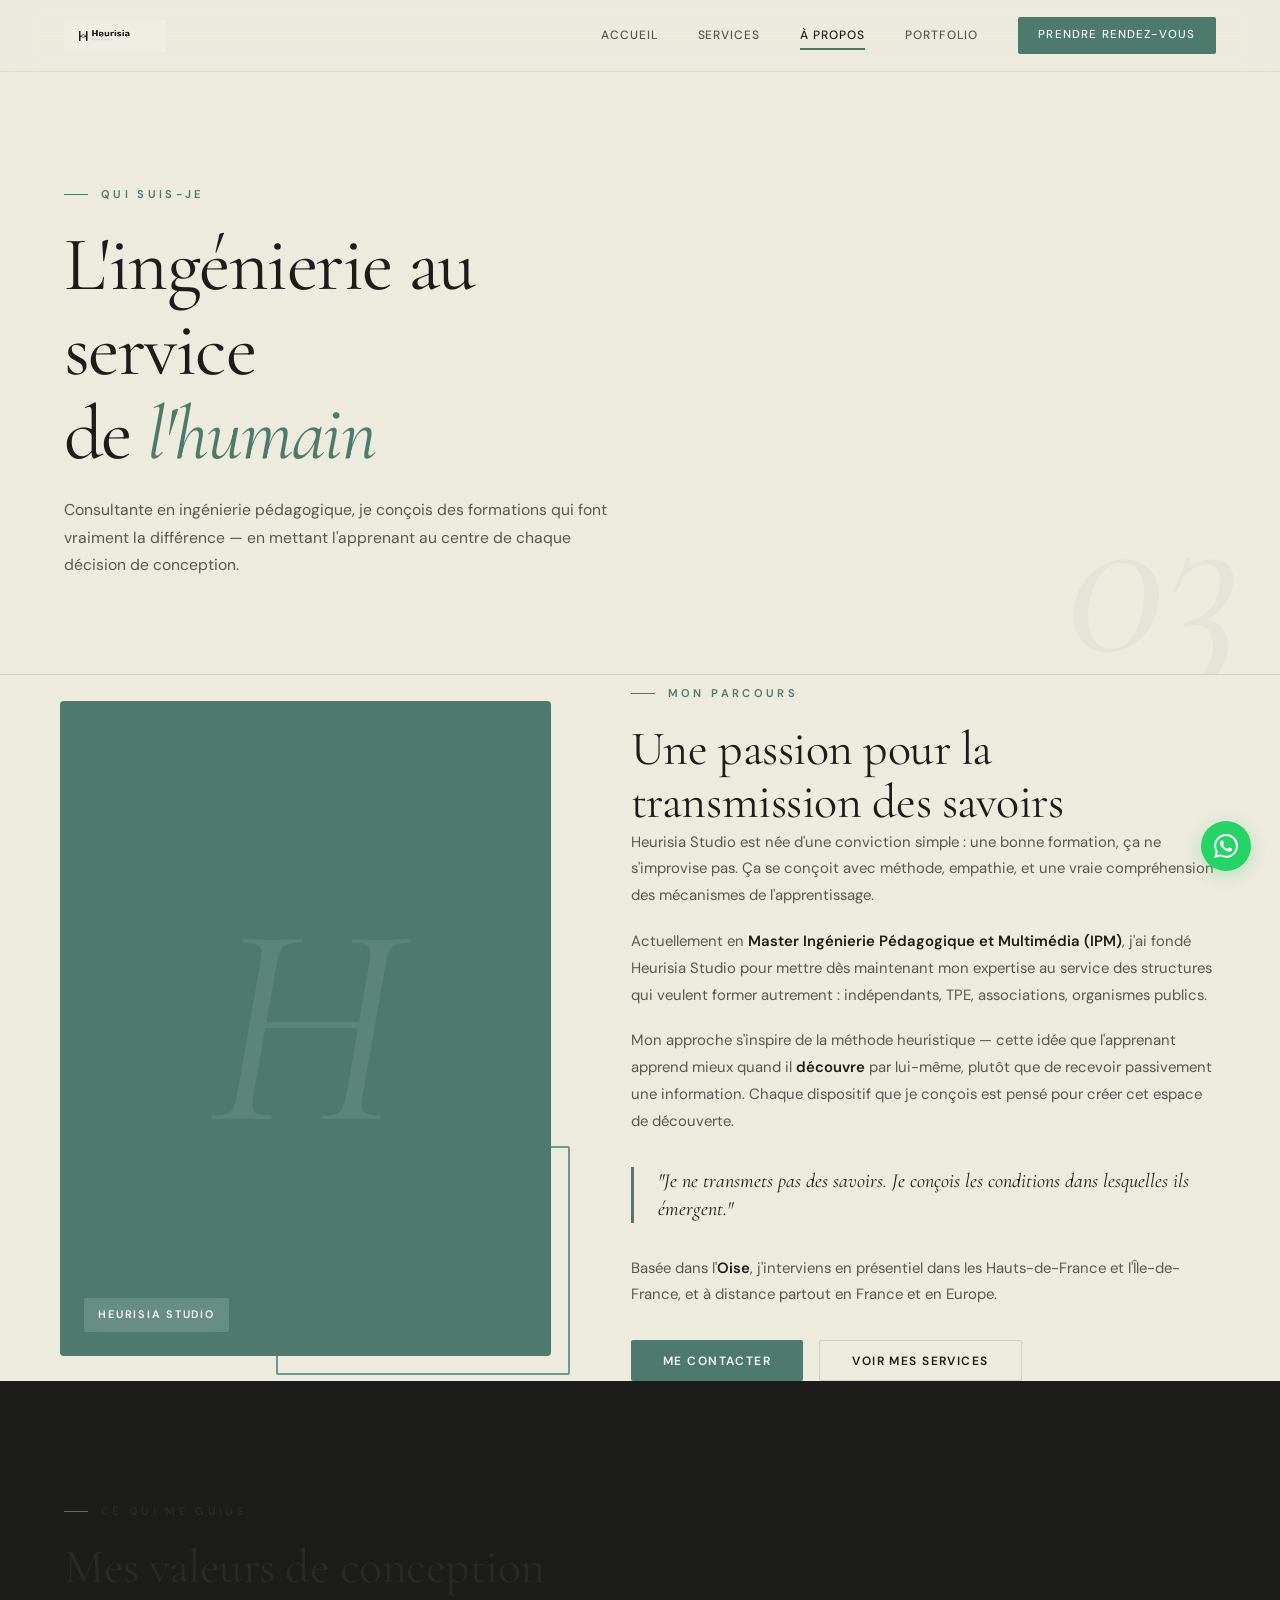
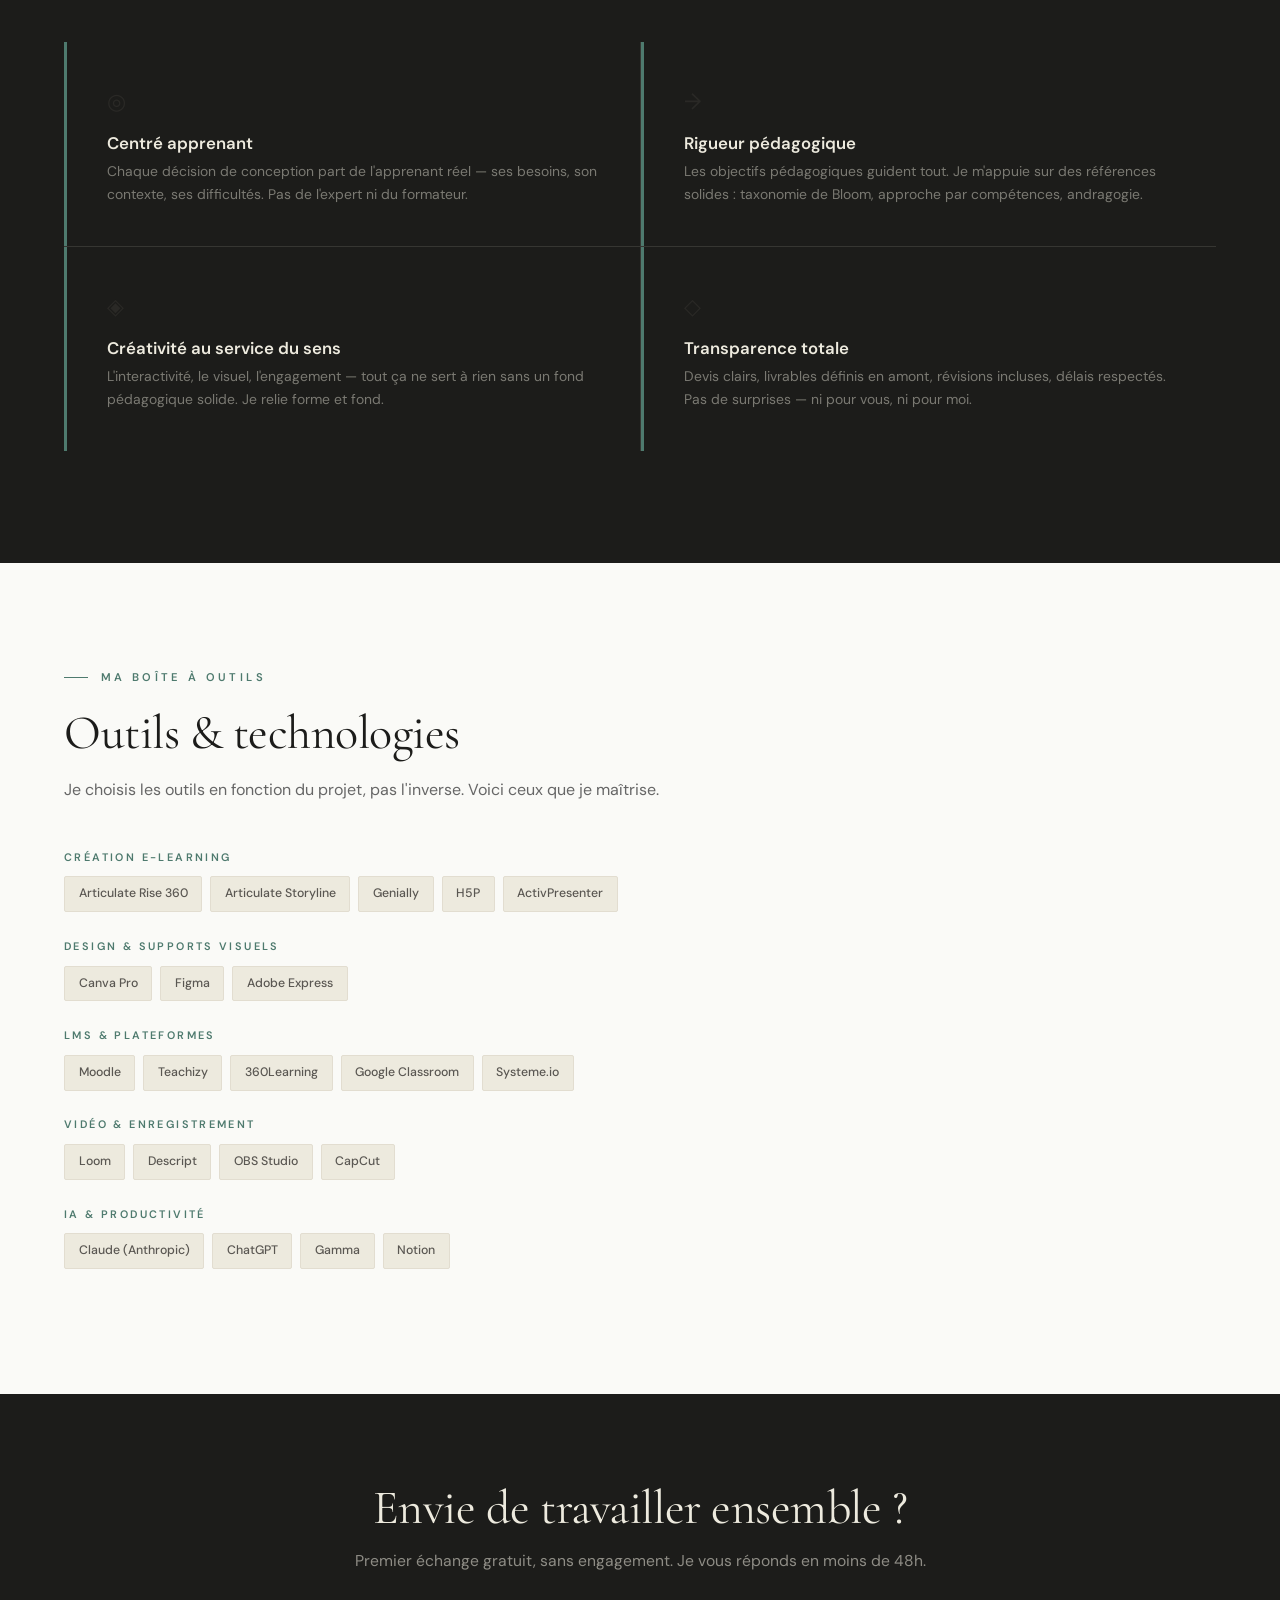
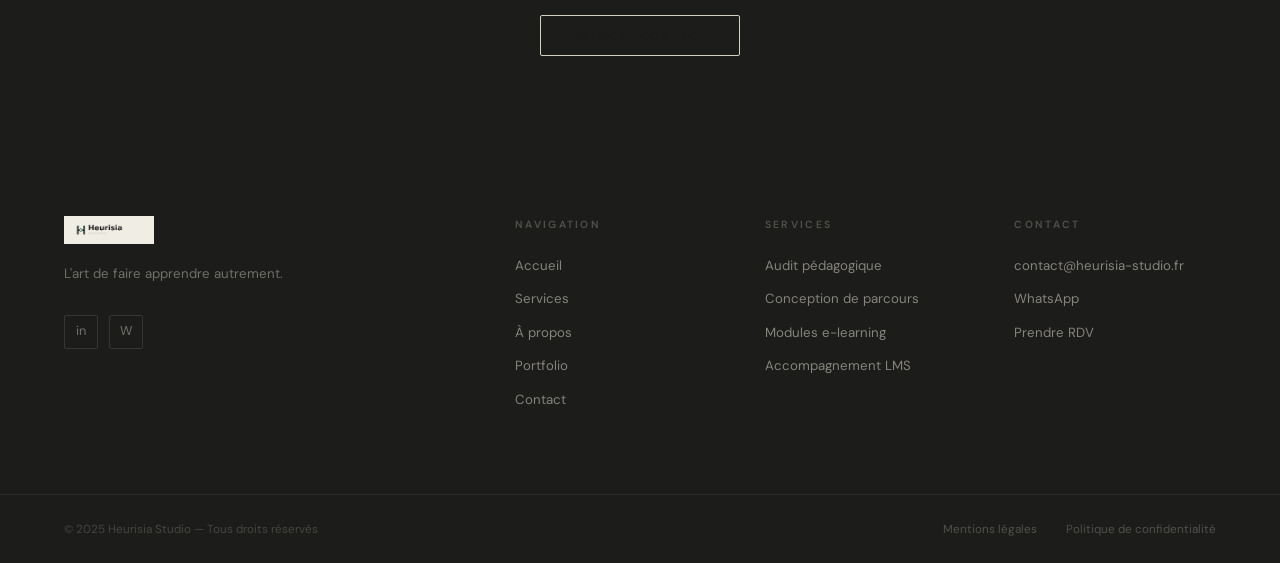
==== a-propos.html @ 676368c1 "Add files via upload" ====
<!DOCTYPE html>
<html lang="fr">
<head>
  <meta charset="UTF-8">
  <meta name="viewport" content="width=device-width, initial-scale=1.0">
  <meta name="description" content="À propos d'Heurisia Studio — Consultante en ingénierie pédagogique et créatrice de contenus e-learning dans l'Oise. Master IPM, approche heuristique.">
  <title>À propos — Heurisia Studio</title>
  <link rel="stylesheet" href="style.css">
  <link rel="icon" type="image/svg+xml" href="data:image/svg+xml,<svg xmlns='http://www.w3.org/2000/svg' viewBox='0 0 100 100'><rect width='100' height='100' fill='%230D0B1E'/><text y='.9em' font-size='80' fill='%23C4815A'>H</text></svg>">
</head>
<body>

  <nav class="site-nav" id="siteNav">
    <a href="index.html" class="nav-logo"><img src="logo.png" alt="Heurisia Studio" style="height:32px;width:auto;"></a>
    <div class="nav-links">
      <a href="index.html">Accueil</a>
      <a href="services.html">Services</a>
      <a href="a-propos.html" class="active">À propos</a>
      <a href="portfolio.html">Portfolio</a>
      <a href="contact.html" class="nav-links nav-cta">Prendre rendez-vous</a>
    </div>
    <button class="burger" id="burger" aria-label="Menu"><span></span><span></span><span></span></button>
  </nav>
  <div class="mobile-menu" id="mobileMenu">
    <button class="menu-close" id="menuClose">✕</button>
    <a href="index.html">Accueil</a>
    <a href="services.html">Services</a>
    <a href="a-propos.html">À propos</a>
    <a href="portfolio.html">Portfolio</a>
    <a href="contact.html">Contact</a>
  </div>

  <header class="ph">
    <div ></div>
    <div class="container">
      <span class="section-label">Qui suis-je</span>
      <h1>L'ingénierie au service<br>de <em>l'humain</em></h1>
      <p>Consultante en ingénierie pédagogique, je conçois des formations qui font vraiment la différence — en mettant l'apprenant au centre de chaque décision de conception.</p>
    </div>
    <span class="ph-num">03</span>
  </header>

  <!-- ===== INTRO ===== -->
  <section>
    <div class="container">
      <div class="about-grid">
        <div class="about-vis">
          <div class="about-vis-main">
            <span class="about-vis-letter">H</span>
          </div>
          <div class="about-vis-accent"></div>
          <span class="about-vis-tag">Heurisia Studio</span>
        </div>
        <div class="about-txt">
          <span class="section-label">Mon parcours</span>
          <h2>Une passion pour la transmission des savoirs</h2>

          <p>
            Heurisia Studio est née d'une conviction simple : une bonne formation, ça ne s'improvise pas.
            Ça se conçoit avec méthode, empathie, et une vraie compréhension des mécanismes de l'apprentissage.
          </p>

          <p>
            Actuellement en <strong>Master Ingénierie Pédagogique et Multimédia (IPM)</strong>,
            j'ai fondé Heurisia Studio pour mettre dès maintenant mon expertise au service des
            structures qui veulent former autrement : indépendants, TPE, associations, organismes publics.
          </p>

          <p>
            Mon approche s'inspire de la méthode heuristique — cette idée que l'apprenant apprend mieux
            quand il <strong>découvre</strong> par lui-même, plutôt que de recevoir passivement une information.
            Chaque dispositif que je conçois est pensé pour créer cet espace de découverte.
          </p>

          <blockquote>
            "Je ne transmets pas des savoirs. Je conçois les conditions dans lesquelles ils émergent."
          </blockquote>

          <p>
            Basée dans l'<strong>Oise</strong>, j'interviens en présentiel dans les Hauts-de-France et l'Île-de-France,
            et à distance partout en France et en Europe.
          </p>

          <div style="margin-top:2rem;display:flex;gap:1rem;flex-wrap:wrap;">
            <a href="contact.html" class="btn btn-primary">Me contacter</a>
            <a href="services.html" class="btn btn-outline">Voir mes services</a>
          </div>
        </div>
      </div>
    </div>
  </section>

  <!-- ===== VALEURS ===== -->
  <section class="vals-section">
    <div class="container">
      <span class="section-label" style="color:var(--terra)">Ce qui me guide</span>
      <h2 style="color:var(--cream)">Mes valeurs de conception</h2>
      <div class="vals-grid">
        <div class="val-card">
          <span class="val-icon">◎</span>
          <h4>Centré apprenant</h4>
          <p>Chaque décision de conception part de l'apprenant réel — ses besoins, son contexte, ses difficultés. Pas de l'expert ni du formateur.</p>
        </div>
        <div class="val-card">
          <span class="val-icon">→</span>
          <h4>Rigueur pédagogique</h4>
          <p>Les objectifs pédagogiques guident tout. Je m'appuie sur des références solides : taxonomie de Bloom, approche par compétences, andragogie.</p>
        </div>
        <div class="val-card">
          <span class="val-icon">◈</span>
          <h4>Créativité au service du sens</h4>
          <p>L'interactivité, le visuel, l'engagement — tout ça ne sert à rien sans un fond pédagogique solide. Je relie forme et fond.</p>
        </div>
        <div class="val-card">
          <span class="val-icon">◇</span>
          <h4>Transparence totale</h4>
          <p>Devis clairs, livrables définis en amont, révisions incluses, délais respectés. Pas de surprises — ni pour vous, ni pour moi.</p>
        </div>
      </div>
    </div>
  </section>

  <!-- ===== OUTILS ===== -->
  <section class="tools-wrap">
    <div class="container">
      <span class="section-label">Ma boîte à outils</span>
      <h2>Outils & technologies</h2>
      <p style="color:#666;margin-top:1rem;margin-bottom:3rem;">Je choisis les outils en fonction du projet, pas l'inverse. Voici ceux que je maîtrise.</p>

      <div class="tool-cat">
        <h4>Création e-learning</h4>
        <div class="tool-row">
          <span class="tag">Articulate Rise 360</span>
          <span class="tag">Articulate Storyline</span>
          <span class="tag">Genially</span>
          <span class="tag">H5P</span>
          <span class="tag">ActivPresenter</span>
        </div>
      </div>

      <div class="tool-cat">
        <h4>Design & supports visuels</h4>
        <div class="tool-row">
          <span class="tag">Canva Pro</span>
          <span class="tag">Figma</span>
          <span class="tag">Adobe Express</span>
        </div>
      </div>

      <div class="tool-cat">
        <h4>LMS & plateformes</h4>
        <div class="tool-row">
          <span class="tag">Moodle</span>
          <span class="tag">Teachizy</span>
          <span class="tag">360Learning</span>
          <span class="tag">Google Classroom</span>
          <span class="tag">Systeme.io</span>
        </div>
      </div>

      <div class="tool-cat">
        <h4>Vidéo & enregistrement</h4>
        <div class="tool-row">
          <span class="tag">Loom</span>
          <span class="tag">Descript</span>
          <span class="tag">OBS Studio</span>
          <span class="tag">CapCut</span>
        </div>
      </div>

      <div class="tool-cat">
        <h4>IA & productivité</h4>
        <div class="tool-row">
          <span class="tag">Claude (Anthropic)</span>
          <span class="tag">ChatGPT</span>
          <span class="tag">Gamma</span>
          <span class="tag">Notion</span>
        </div>
      </div>
    </div>
  </section>

  <!-- ===== CTA ===== -->
  <div class="cta-band">
    <div class="container">
      <h2>Envie de travailler ensemble ?</h2>
      <p>Premier échange gratuit, sans engagement. Je vous réponds en moins de 48h.</p>
      <a href="contact.html" class="btn btn-outline">Prendre contact</a>
    </div>
  </div>

  <footer class="footer">
    <div class="footer-main">
      <div class="f-brand">
        <img src="logo.png" alt="Heurisia Studio" style="height:28px;width:auto;margin-bottom:1.2rem;filter:invert(0);">
        <p>L'art de faire apprendre autrement.</p>
        <div class="f-social">
          <a href="https://linkedin.com" target="_blank" rel="noopener">in</a>
          <a href="https://wa.me/33XXXXXXXXX" target="_blank" rel="noopener">W</a>
        </div>
      </div>
      <div class="f-col">
        <h5>Navigation</h5>
        <a href="index.html">Accueil</a>
        <a href="services.html">Services</a>
        <a href="a-propos.html">À propos</a>
        <a href="portfolio.html">Portfolio</a>
        <a href="contact.html">Contact</a>
      </div>
      <div class="f-col">
        <h5>Services</h5>
        <a href="services.html#audit">Audit pédagogique</a>
        <a href="services.html#parcours">Conception de parcours</a>
        <a href="services.html#elearning">Modules e-learning</a>
        <a href="services.html#lms">Accompagnement LMS</a>
      </div>
      <div class="f-col">
        <h5>Contact</h5>
        <a href="mailto:contact@heurisia-studio.fr">contact@heurisia-studio.fr</a>
        <a href="https://wa.me/33XXXXXXXXX" target="_blank" rel="noopener">WhatsApp</a>
        <a href="contact.html">Prendre RDV</a>
      </div>
    </div>
    <div class="footer-bottom">
      <span class="f-copy">© 2025 Heurisia Studio — Tous droits réservés</span>
      <div class="f-legal">
        <a href="mentions-legales.html">Mentions légales</a>
        <a href="confidentialite.html">Politique de confidentialité</a>
      </div>
    </div>
  </footer>

  <div class="wa-float">
    <span class="wa-lbl">Écrivez-moi sur WhatsApp</span>
    <a href="https://wa.me/33XXXXXXXXX?text=Bonjour,%20je%20souhaite%20en%20savoir%20plus%20sur%20vos%20services." target="_blank" rel="noopener" class="wa-btn" aria-label="WhatsApp">
      <svg viewBox="0 0 24 24"><path d="M17.472 14.382c-.297-.149-1.758-.867-2.03-.967-.273-.099-.471-.148-.67.15-.197.297-.767.966-.94 1.164-.173.199-.347.223-.644.075-.297-.15-1.255-.463-2.39-1.475-.883-.788-1.48-1.761-1.653-2.059-.173-.297-.018-.458.13-.606.134-.133.298-.347.446-.52.149-.174.198-.298.298-.497.099-.198.05-.371-.025-.52-.075-.149-.669-1.612-.916-2.207-.242-.579-.487-.5-.669-.51-.173-.008-.371-.01-.57-.01-.198 0-.52.074-.792.372-.272.297-1.04 1.016-1.04 2.479 0 1.462 1.065 2.875 1.213 3.074.149.198 2.096 3.2 5.077 4.487.709.306 1.262.489 1.694.625.712.227 1.36.195 1.871.118.571-.085 1.758-.719 2.006-1.413.248-.694.248-1.289.173-1.413-.074-.124-.272-.198-.57-.347m-5.421 7.403h-.004a9.87 9.87 0 01-5.031-1.378l-.361-.214-3.741.982.998-3.648-.235-.374a9.86 9.86 0 01-1.51-5.26c.001-5.45 4.436-9.884 9.888-9.884 2.64 0 5.122 1.03 6.988 2.898a9.825 9.825 0 012.893 6.994c-.003 5.45-4.437 9.884-9.885 9.884m8.413-18.297A11.815 11.815 0 0012.05 0C5.495 0 .16 5.335.157 11.892c0 2.096.547 4.142 1.588 5.945L.057 24l6.305-1.654a11.882 11.882 0 005.683 1.448h.005c6.554 0 11.89-5.335 11.893-11.893a11.821 11.821 0 00-3.48-8.413z"/></svg>
    </a>
  </div>

  <script>
    const nav = document.getElementById('siteNav');
    window.addEventListener('scroll', () => nav.classList.toggle('scrolled', window.scrollY > 40));
    document.getElementById('burger').addEventListener('click', () => document.getElementById('mobileMenu').classList.add('open'));
    document.getElementById('menuClose').addEventListener('click', () => document.getElementById('mobileMenu').classList.remove('open'));
  </script>
</body>
</html>
---- style.css ----
/* ============================================================
   HEURISIA STUDIO v3 — Beige × Vert Sauge × Charcoal
   Fond : #EDEADE | Sauge : #4E7A6E | Charcoal : #1C1C1A
   ============================================================ */
@import url('https://fonts.googleapis.com/css2?family=Cormorant+Garamond:ital,wght@0,300;0,400;0,600;1,300;1,400&family=DM+Sans:wght@300;400;500;600&display=swap');
:root{
  --beige:#EDEADE; --beige-d:#E2DDD0; --beige-dd:#D4CFC1;
  --white:#FAFAF7;
  --sage:#4E7A6E; --sage-d:#3A6058; --sage-l:#6A9B8E;
  --sage-bg:rgba(78,122,110,0.1); --sage-bg2:rgba(78,122,110,0.06);
  --charcoal:#1C1C1A; --charcoal-m:#2A2A27; --charcoal-s:#363632;
  --text:#2A2926; --text-mid:#5A5752; --text-light:#8A8680;
  --fd:'Cormorant Garamond',Georgia,serif;
  --fb:'DM Sans','Helvetica Neue',sans-serif;
  --nav:72px; --max:1160px; --r:2px;
}
*,*::before,*::after{box-sizing:border-box;margin:0;padding:0}
html{scroll-behavior:smooth}
body{font-family:var(--fb);color:var(--text);background:var(--beige);line-height:1.75;-webkit-font-smoothing:antialiased}
img{max-width:100%;display:block}
a{text-decoration:none;color:inherit}
ul{list-style:none}
p{max-width:65ch}
h1,h2,h3,h4{font-family:var(--fd);font-weight:400;line-height:1.1;color:var(--charcoal)}
h1{font-size:clamp(2.8rem,6vw,5rem);letter-spacing:-0.02em}
h2{font-size:clamp(1.9rem,4vw,3rem);letter-spacing:-0.01em}
h3{font-size:clamp(1.2rem,2.5vw,1.7rem)}
.container{max-width:var(--max);margin:0 auto}
.pad{padding:7rem 5%}
.section-label{display:inline-flex;align-items:center;gap:.8rem;font-size:.7rem;font-weight:600;letter-spacing:.3em;text-transform:uppercase;color:var(--sage);margin-bottom:1.2rem}
.section-label::before{content:'';display:block;width:24px;height:1px;background:var(--sage)}

/* NAV */
.site-nav{position:fixed;top:0;left:0;right:0;z-index:200;height:var(--nav);display:flex;align-items:center;justify-content:space-between;padding:0 5%;background:rgba(237,234,222,0.95);backdrop-filter:blur(16px);border-bottom:1px solid var(--beige-d);transition:box-shadow .3s}
.site-nav.scrolled{box-shadow:0 2px 20px rgba(28,28,26,0.08)}
.nav-logo{display:flex;align-items:center;cursor:pointer}
.nav-logo img{height:32px;width:auto}
.nav-links{display:flex;align-items:center;gap:2.5rem}
.nav-links a{font-size:.75rem;font-weight:500;letter-spacing:.08em;text-transform:uppercase;color:var(--text-mid);transition:color .2s;position:relative;cursor:pointer}
.nav-links a::after{content:'';position:absolute;bottom:-4px;left:0;width:100%;height:1.5px;background:var(--sage);transform:scaleX(0);transform-origin:left;transition:transform .3s}
.nav-links a:hover,.nav-links a.active{color:var(--charcoal)}
.nav-links a:hover::after,.nav-links a.active::after{transform:scaleX(1)}
.nav-cta{background:var(--sage)!important;color:var(--white)!important;padding:.5rem 1.3rem!important;font-size:.72rem!important;letter-spacing:.1em!important;border-radius:var(--r)!important;transition:background .2s!important}
.nav-cta:hover{background:var(--sage-d)!important}
.nav-cta::after{display:none!important}
.burger{display:none;flex-direction:column;gap:5px;cursor:pointer;background:none;border:none;padding:4px}
.burger span{display:block;width:22px;height:1.5px;background:var(--charcoal)}
.mobile-menu{display:none;position:fixed;inset:0;background:var(--beige);z-index:199;flex-direction:column;align-items:center;justify-content:center;gap:2rem}
.mobile-menu.open{display:flex}
.mobile-menu a{font-family:var(--fd);font-size:2.5rem;color:var(--charcoal);font-weight:300;cursor:pointer;transition:color .2s}
.mobile-menu a:hover{color:var(--sage)}
.menu-close{position:absolute;top:1.5rem;right:5%;font-size:1.8rem;color:var(--charcoal);cursor:pointer;background:none;border:none;font-family:var(--fd)}

/* BUTTONS */
.btn{display:inline-flex;align-items:center;gap:.6rem;padding:.85rem 2rem;font-family:var(--fb);font-size:.75rem;font-weight:600;letter-spacing:.12em;text-transform:uppercase;border:none;cursor:pointer;transition:all .25s;line-height:1;border-radius:var(--r)}
.btn-primary{background:var(--sage);color:var(--white)}
.btn-primary:hover{background:var(--sage-d);transform:translateY(-1px)}
.btn-outline{background:transparent;color:var(--charcoal);border:1.5px solid var(--beige-dd)}
.btn-outline:hover{border-color:var(--charcoal);background:rgba(28,28,26,.04)}
.btn-outline-sage{background:transparent;color:var(--sage);border:1.5px solid var(--sage)}
.btn-outline-sage:hover{background:var(--sage);color:var(--white)}
.btn-light{background:rgba(237,234,222,.15);color:var(--white);border:1.5px solid rgba(255,255,255,.25)}
.btn-light:hover{background:rgba(237,234,222,.25);border-color:rgba(255,255,255,.5)}

/* HERO */
.hero{min-height:100vh;background:var(--beige);display:flex;align-items:center;padding-top:var(--nav);position:relative;overflow:hidden}
.hero::before{content:'H';position:absolute;right:-2%;top:50%;transform:translateY(-50%);font-family:var(--fd);font-size:60vw;font-weight:300;color:rgba(78,122,110,0.04);line-height:1;user-select:none;pointer-events:none}
.hero-inner{max-width:var(--max);margin:0 auto;padding:5rem 5%;width:100%;position:relative;z-index:1;display:grid;grid-template-columns:1fr 1fr;gap:4rem;align-items:center}
.hero-eyebrow{display:flex;align-items:center;gap:1rem;margin-bottom:1.8rem;font-size:.7rem;font-weight:600;letter-spacing:.3em;text-transform:uppercase;color:var(--sage)}
.hero-eyebrow::before{content:'';display:block;width:32px;height:1px;background:var(--sage)}
.hero h1{font-weight:300;margin-bottom:1.8rem;color:var(--charcoal)}
.hero h1 em{font-style:italic;color:var(--sage)}
.hero-sub{font-size:.98rem;color:var(--text-mid);max-width:46ch;margin-bottom:2.8rem;line-height:1.75;font-weight:400}
.hero-actions{display:flex;gap:1rem;flex-wrap:wrap}
.hero-right{background:var(--charcoal-m);min-height:480px;display:flex;align-items:center;justify-content:center;position:relative;overflow:hidden;border-radius:4px}
.hero-right-letter{font-family:var(--fd);font-size:18rem;color:rgba(78,122,110,0.1);font-style:italic;user-select:none;line-height:1}
.hero-right-tag{position:absolute;bottom:1.8rem;left:1.8rem;background:var(--sage);color:var(--white);font-size:.68rem;font-weight:600;letter-spacing:.16em;text-transform:uppercase;padding:.45rem .9rem;border-radius:var(--r)}

/* SERVICES PREVIEW */
.preview-section{background:var(--white)}
.preview-header{padding:5rem 5% 2.5rem;max-width:var(--max);margin:0 auto;display:flex;justify-content:space-between;align-items:flex-end;flex-wrap:wrap;gap:1.5rem}
.preview-grid{display:grid;grid-template-columns:repeat(3,1fr);gap:1px;background:var(--beige-d)}
.pcard{background:var(--white);padding:3rem 2.5rem;position:relative;overflow:hidden;transition:background .35s}
.pcard:hover{background:var(--beige)}
.pcard-num{font-family:var(--fd);font-size:3rem;font-weight:300;color:var(--beige-dd);line-height:1;margin-bottom:1.5rem}
.pcard h3{margin-bottom:.7rem;font-size:1.25rem;color:var(--charcoal)}
.pcard p{font-size:.87rem;color:var(--text-mid);line-height:1.65}
.pcard-arr{display:inline-flex;align-items:center;gap:.4rem;margin-top:1.5rem;font-size:.72rem;font-weight:600;letter-spacing:.1em;text-transform:uppercase;color:var(--sage);opacity:0;transform:translateX(-6px);transition:all .3s}
.pcard:hover .pcard-arr{opacity:1;transform:translateX(0)}
.preview-cta{padding:2.5rem 5%;text-align:center;background:var(--white)}

/* ABOUT STRIP */
.astrip{display:grid;grid-template-columns:1fr 1fr;background:var(--beige)}
.astrip-vis{background:var(--sage);min-height:440px;display:flex;align-items:center;justify-content:center;position:relative;overflow:hidden}
.astrip-letter{font-family:var(--fd);font-size:18rem;color:rgba(255,255,255,0.08);font-style:italic;user-select:none;line-height:1}
.astrip-tag{position:absolute;bottom:1.8rem;right:1.8rem;background:rgba(255,255,255,0.15);color:var(--white);font-size:.68rem;font-weight:600;letter-spacing:.16em;text-transform:uppercase;padding:.45rem .9rem;backdrop-filter:blur(8px);border-radius:var(--r)}
.astrip-txt{padding:5rem 6%;display:flex;flex-direction:column;justify-content:center}
.astrip-txt h2{color:var(--charcoal);margin-bottom:1.2rem}
.astrip-txt h2 em{font-style:italic;color:var(--sage)}
.astrip-txt p{color:var(--text-mid);font-size:.95rem;margin-bottom:2rem;max-width:44ch}

/* STATS */
.stats{display:grid;grid-template-columns:repeat(3,1fr);gap:1px;background:var(--beige-d)}
.stat{background:var(--beige);padding:3.5rem 3rem;text-align:center}
.stat-num{font-family:var(--fd);font-size:clamp(2.5rem,5vw,4rem);font-weight:300;color:var(--sage);line-height:1;display:block}
.stat-lbl{font-size:.7rem;letter-spacing:.12em;text-transform:uppercase;color:var(--text-light);margin-top:.5rem;display:block}

/* CTA BAND */
.cta-band{background:var(--charcoal);padding:5.5rem 5%;text-align:center}
.cta-band h2{color:var(--beige);margin-bottom:.8rem}
.cta-band p{color:rgba(237,234,222,0.55);margin:0 auto 2.5rem;font-size:.98rem}

/* PAGE HERO */
.ph{background:var(--beige);padding:11rem 5% 6rem;position:relative;overflow:hidden;border-bottom:1px solid var(--beige-dd)}
.ph .container{position:relative;z-index:1}
.ph h1{color:var(--charcoal);max-width:16ch}
.ph h1 em{font-style:italic;color:var(--sage)}
.ph p{color:var(--text-mid);font-size:.98rem;margin-top:1.2rem;max-width:50ch}
.ph-num{position:absolute;right:3%;bottom:-1rem;font-family:var(--fd);font-size:14rem;color:rgba(78,122,110,0.05);line-height:1;user-select:none;font-style:italic}

/* SERVICES */
.svc-item{display:grid;grid-template-columns:80px 1fr;gap:3rem;padding:4.5rem 0;border-bottom:1px solid var(--beige-d);align-items:start}
.svc-item:last-child{border-bottom:none}
.svc-idx{font-family:var(--fd);font-size:4rem;color:var(--beige-dd);font-weight:300;line-height:1;text-align:right}
.svc-badge{display:inline-block;background:var(--sage-bg);color:var(--sage);padding:.3rem .8rem;font-size:.7rem;font-weight:600;letter-spacing:.12em;text-transform:uppercase;margin-bottom:.8rem;border-radius:var(--r)}
.svc-item h3{margin-bottom:.8rem;color:var(--charcoal)}
.svc-item p{color:var(--text-mid);line-height:1.75;margin-bottom:1rem;font-size:.93rem}
.svc-dl li{display:flex;align-items:flex-start;gap:.8rem;padding:.55rem 0;border-bottom:1px solid var(--beige-d);font-size:.87rem;color:var(--text-mid)}
.svc-dl li:last-child{border-bottom:none}
.svc-dl li::before{content:'→';color:var(--sage);flex-shrink:0;margin-top:2px}

/* PROCESS */
.process{display:grid;grid-template-columns:repeat(4,1fr);gap:1px;background:var(--beige-d);margin-top:2.5rem}
.pstep{background:var(--white);padding:2.2rem 1.8rem}
.pstep-num{font-family:var(--fd);font-size:2.5rem;color:var(--sage);font-weight:300;line-height:1;margin-bottom:.8rem;opacity:.4}
.pstep h4{margin-bottom:.4rem;font-size:.9rem;font-family:var(--fb);font-weight:600;color:var(--charcoal)}
.pstep p{font-size:.83rem;color:var(--text-mid);line-height:1.6}

/* ABOUT */
.about-grid{display:grid;grid-template-columns:1fr 1.2fr;gap:5rem;align-items:center}
.about-vis{position:relative}
.about-vis-main{aspect-ratio:3/4;background:var(--sage);display:flex;align-items:center;justify-content:center;overflow:hidden;border-radius:4px}
.about-vis-letter{font-family:var(--fd);font-size:18rem;color:rgba(255,255,255,.08);font-style:italic;line-height:1;user-select:none}
.about-vis-accent{position:absolute;bottom:-1.2rem;right:-1.2rem;width:60%;height:35%;border:2px solid var(--sage-l);border-radius:2px;z-index:-1}
.about-vis-tag{position:absolute;bottom:1.5rem;left:1.5rem;background:rgba(255,255,255,.15);color:var(--white);padding:.45rem .9rem;font-size:.68rem;font-weight:600;letter-spacing:.16em;text-transform:uppercase;backdrop-filter:blur(8px);border-radius:var(--r)}
.about-txt p{color:var(--text-mid);margin-bottom:1.2rem;line-height:1.8;font-size:.93rem}
.about-txt p strong{color:var(--charcoal);font-weight:600}
.about-txt blockquote{border-left:3px solid var(--sage);padding-left:1.5rem;margin:2rem 0;font-family:var(--fd);font-size:1.25rem;font-style:italic;color:var(--charcoal);line-height:1.4}

/* VALUES */
.vals-section{background:var(--charcoal);padding:7rem 5%}
.vals-grid{display:grid;grid-template-columns:repeat(2,1fr);gap:1px;background:var(--charcoal-s);margin-top:3rem}
.val-card{background:var(--charcoal);padding:2.5rem;border-left:3px solid var(--sage);transition:background .3s}
.val-card:hover{background:var(--charcoal-m)}
.val-icon{font-size:1.4rem;margin-bottom:.8rem;display:block}
.val-card h4{color:var(--beige);font-size:1.05rem;margin-bottom:.5rem;font-family:var(--fb);font-weight:600}
.val-card p{font-size:.87rem;color:rgba(237,234,222,.45);line-height:1.65}

/* TOOLS */
.tools-wrap{background:var(--white);padding:6rem 5%}
.tool-cat{margin-bottom:1.8rem}
.tool-cat h4{font-size:.68rem;font-weight:600;letter-spacing:.22em;text-transform:uppercase;color:var(--sage);margin-bottom:.8rem;font-family:var(--fb)}
.tool-row{display:flex;flex-wrap:wrap;gap:.5rem}
.tag{background:var(--beige);color:var(--text-mid);padding:.38rem .85rem;font-size:.77rem;font-weight:500;border:1px solid var(--beige-d);border-radius:var(--r);transition:all .2s}
.tag:hover{background:var(--sage);color:var(--white);border-color:var(--sage)}

/* PORTFOLIO */
.port-grid{display:grid;grid-template-columns:repeat(3,1fr);gap:1.5px;background:var(--beige-d)}
.pcard2{background:var(--charcoal-m);aspect-ratio:4/3;position:relative;overflow:hidden;cursor:pointer}
.pcard2-letter{position:absolute;inset:0;display:flex;align-items:center;justify-content:center;font-family:var(--fd);font-size:10rem;color:rgba(78,122,110,.12);font-style:italic;transition:transform .6s,color .4s;user-select:none}
.pcard2:hover .pcard2-letter{transform:scale(1.06);color:rgba(78,122,110,.2)}
.pcard2-ov{position:absolute;inset:0;background:linear-gradient(to top,rgba(28,28,26,.92) 40%,rgba(28,28,26,.1));display:flex;flex-direction:column;justify-content:flex-end;padding:2.2rem;opacity:.88;transition:opacity .3s}
.pcard2:hover .pcard2-ov{opacity:1}
.pcard2-tag{font-size:.65rem;letter-spacing:.18em;text-transform:uppercase;color:var(--sage-l);margin-bottom:.4rem}
.pcard2-title{font-family:var(--fd);font-size:1.4rem;color:var(--beige);margin-bottom:.4rem;line-height:1.15}
.pcard2-desc{font-size:.82rem;color:rgba(237,234,222,.55);line-height:1.5;max-height:0;overflow:hidden;transition:max-height .4s}
.pcard2:hover .pcard2-desc{max-height:80px}
.pcard2-tools{display:flex;gap:.4rem;flex-wrap:wrap;margin-top:.8rem;opacity:0;transform:translateY(6px);transition:all .3s .08s}
.pcard2:hover .pcard2-tools{opacity:1;transform:translateY(0)}
.ptool{background:rgba(78,122,110,.2);color:var(--sage-l);padding:.2rem .5rem;font-size:.65rem;border-radius:2px}

/* TESTIMONIALS */
.testi-section{background:var(--beige);padding:7rem 5%}
.testi-grid{display:grid;grid-template-columns:repeat(3,1fr);gap:1.5rem;margin-top:3rem}
.testi{background:var(--white);padding:2rem;position:relative;border-radius:var(--r);border:1px solid var(--beige-d)}
.testi::before{content:'\201C';font-family:var(--fd);font-size:5rem;color:var(--sage);opacity:.2;position:absolute;top:.5rem;left:1.2rem;line-height:1}
.testi p{font-style:italic;color:var(--text-mid);font-size:.9rem;line-height:1.7;padding-top:2.5rem;margin-bottom:1.2rem}
.testi-name{color:var(--charcoal);font-size:.83rem;font-weight:600;display:block}
.testi-role{color:var(--sage);font-size:.73rem;letter-spacing:.06em;display:block;margin-top:.2rem}

/* CONTACT */
.contact-grid{display:grid;grid-template-columns:1fr 1.6fr;gap:5rem;align-items:start}
.copt{display:flex;align-items:center;gap:1.2rem;padding:1.2rem 1.4rem;background:var(--white);border:1px solid var(--beige-d);color:var(--charcoal);transition:all .3s;cursor:pointer;margin-bottom:.8rem;border-radius:var(--r)}
.copt:hover{background:var(--sage);color:var(--white);border-color:var(--sage);transform:translateX(4px)}
.copt-ico{width:40px;height:40px;background:var(--sage-bg);display:flex;align-items:center;justify-content:center;flex-shrink:0;font-size:1rem;color:var(--sage);border-radius:var(--r);transition:background .3s,color .3s}
.copt-ico.wa{background:rgba(37,211,102,.1);color:#25D366}
.copt:hover .copt-ico{background:rgba(255,255,255,.2);color:var(--white)}
.copt strong{display:block;font-size:.85rem;font-weight:600;margin-bottom:.15rem}
.copt span{font-size:.78rem;color:var(--text-light);transition:color .3s}
.copt:hover span{color:rgba(237,234,222,.75)}
.copt-arr{font-size:1rem;color:var(--sage);transition:transform .3s;margin-left:auto}
.copt:hover .copt-arr{transform:translateX(4px);color:var(--white)}
.zone-box{margin-top:2rem;padding:1.8rem;background:var(--beige-d);border-radius:var(--r)}
.zone-title{font-size:.68rem;font-weight:600;letter-spacing:.2em;text-transform:uppercase;color:var(--sage);margin-bottom:.8rem}
.zone-item{font-size:.87rem;color:var(--text-mid);margin-bottom:.4rem}
.form-title{font-family:var(--fd);font-size:1.5rem;margin-bottom:1.5rem;color:var(--charcoal)}
.form{display:flex;flex-direction:column;gap:.8rem}
.form-row{display:grid;grid-template-columns:1fr 1fr;gap:.8rem}
.fg{display:flex;flex-direction:column;gap:.35rem}
.fg.full{grid-column:1/-1}
.fg label{font-size:.68rem;font-weight:600;letter-spacing:.14em;text-transform:uppercase;color:var(--text-light)}
.fg input,.fg select,.fg textarea{width:100%;padding:.8rem 1rem;background:var(--white);border:1px solid var(--beige-d);font-family:var(--fb);font-size:.88rem;color:var(--text);outline:none;transition:border-color .2s;border-radius:var(--r);-webkit-appearance:none}
.fg input:focus,.fg select:focus,.fg textarea:focus{border-color:var(--sage)}
.fg textarea{min-height:120px;resize:vertical;line-height:1.6}
.form-note{font-size:.72rem;color:var(--text-light)}
.form-legal{font-size:.74rem;color:var(--text-light);line-height:1.5;margin-top:.5rem}
.form-legal a{color:var(--sage);cursor:pointer}
#formSuccess{display:none;padding:1.5rem;background:var(--sage-bg);color:var(--sage);margin-top:1rem;border-radius:var(--r);border:1px solid var(--sage)}

/* CALENDLY */
.cal-section{background:var(--beige);padding:7rem 5%;text-align:center}
.cal-section h2{color:var(--charcoal);margin-bottom:.8rem}
.cal-section > p{color:var(--text-mid);margin:0 auto 3rem;font-size:.95rem}
.cal-box{max-width:900px;margin:0 auto;background:var(--white);min-height:680px;border:1px solid var(--beige-d);border-radius:4px;overflow:hidden}

/* LEGAL */
.legal{max-width:760px;margin:0 auto;padding:3rem 5% 6rem}
.legal h2{font-size:1.25rem;color:var(--charcoal);margin:3rem 0 .8rem;padding-bottom:.4rem;border-bottom:1px solid var(--beige-d);font-family:var(--fb);font-weight:600}
.legal h2:first-of-type{margin-top:0}
.legal h3{font-size:.92rem;color:var(--sage);font-family:var(--fb);margin:1.5rem 0 .5rem;font-weight:600}
.legal p,.legal li{font-size:.88rem;color:var(--text-mid);line-height:1.85;margin-bottom:.7rem}
.legal ul{padding-left:1.5rem}
.legal ul li{list-style:disc}
.legal a{color:var(--sage)}
.legal strong{color:var(--charcoal);font-weight:600}
.legal-badge{display:inline-block;background:var(--sage-bg);color:var(--sage);padding:.3rem .8rem;font-size:.7rem;font-weight:600;letter-spacing:.1em;margin-bottom:2rem;border-radius:var(--r)}

/* FOOTER */
.footer{background:var(--charcoal);color:var(--beige)}
.footer-main{display:grid;grid-template-columns:2fr 1fr 1fr 1fr;gap:3rem;padding:4.5rem 5%;border-bottom:1px solid rgba(237,234,222,.07)}
.f-brand p{font-size:.83rem;color:rgba(237,234,222,.4);max-width:30ch;line-height:1.7;margin-top:1.2rem;margin-bottom:1.8rem}
.f-social{display:flex;gap:.7rem}
.f-social a{width:34px;height:34px;border:1px solid rgba(237,234,222,.12);display:flex;align-items:center;justify-content:center;font-size:.8rem;color:rgba(237,234,222,.4);transition:all .2s;border-radius:var(--r)}
.f-social a:hover{border-color:var(--sage);color:var(--sage)}
.f-col h5{font-size:.65rem;font-weight:600;letter-spacing:.22em;text-transform:uppercase;color:rgba(237,234,222,.25);margin-bottom:1.2rem;font-family:var(--fb)}
.f-col a{display:block;font-size:.83rem;color:rgba(237,234,222,.5);margin-bottom:.65rem;transition:color .2s;cursor:pointer}
.f-col a:hover{color:var(--sage-l)}
.footer-bottom{padding:1.5rem 5%;display:flex;justify-content:space-between;align-items:center;flex-wrap:wrap;gap:1rem}
.f-copy{font-size:.73rem;color:rgba(237,234,222,.2)}
.f-legal{display:flex;gap:1.8rem}
.f-legal a{font-size:.73rem;color:rgba(237,234,222,.25);cursor:pointer;transition:color .2s}
.f-legal a:hover{color:var(--sage-l)}

/* WHATSAPP */
.wa-float{position:fixed;bottom:1.8rem;right:1.8rem;z-index:1000;display:flex;flex-direction:column;align-items:flex-end;gap:.5rem}
.wa-btn{width:50px;height:50px;background:#25D366;border-radius:50%;display:flex;align-items:center;justify-content:center;box-shadow:0 4px 16px rgba(37,211,102,.3);transition:transform .3s,box-shadow .3s}
.wa-btn:hover{transform:scale(1.08);box-shadow:0 6px 22px rgba(37,211,102,.4)}
.wa-btn svg{width:24px;height:24px;fill:white}
.wa-lbl{background:var(--charcoal);color:var(--beige);padding:.35rem .8rem;font-size:.7rem;font-weight:600;letter-spacing:.06em;white-space:nowrap;opacity:0;transform:translateX(8px);transition:all .3s;border-radius:var(--r)}
.wa-float:hover .wa-lbl{opacity:1;transform:translateX(0)}

/* ANIMATIONS */
@keyframes fadeUp{from{opacity:0;transform:translateY(20px)}to{opacity:1;transform:translateY(0)}}
.fu{animation:fadeUp .7s both}
.d1{animation-delay:.1s}.d2{animation-delay:.25s}.d3{animation-delay:.4s}.d4{animation-delay:.55s}

/* RESPONSIVE */
@media(max-width:1024px){
  .hero-inner{grid-template-columns:1fr}
  .hero-right{display:none}
  .preview-grid{grid-template-columns:1fr}
  .astrip{grid-template-columns:1fr}
  .astrip-vis{min-height:260px}
  .stats{grid-template-columns:1fr 1fr}
  .process{grid-template-columns:1fr 1fr}
  .about-grid{grid-template-columns:1fr}
  .contact-grid{grid-template-columns:1fr}
  .footer-main{grid-template-columns:1fr 1fr}
  .form-row{grid-template-columns:1fr}
  .testi-grid{grid-template-columns:1fr 1fr}
  .port-grid{grid-template-columns:1fr 1fr}
  .vals-grid{grid-template-columns:1fr}
}
@media(max-width:768px){
  .nav-links{display:none}
  .burger{display:flex}
  .process{grid-template-columns:1fr}
  h1{font-size:2.5rem}
  .pad{padding:5rem 5%}
  .ph{padding:8rem 5% 4rem}
  .footer-main{grid-template-columns:1fr;gap:2rem}
  .svc-item{grid-template-columns:1fr;gap:.8rem}
  .svc-idx{font-size:2.5rem}
  .testi-grid{grid-template-columns:1fr}
  .stats{grid-template-columns:1fr}
  .port-grid{grid-template-columns:1fr}
}
@media(max-width:480px){
  .hero-actions{flex-direction:column}
  .preview-header{flex-direction:column;align-items:flex-start}
}
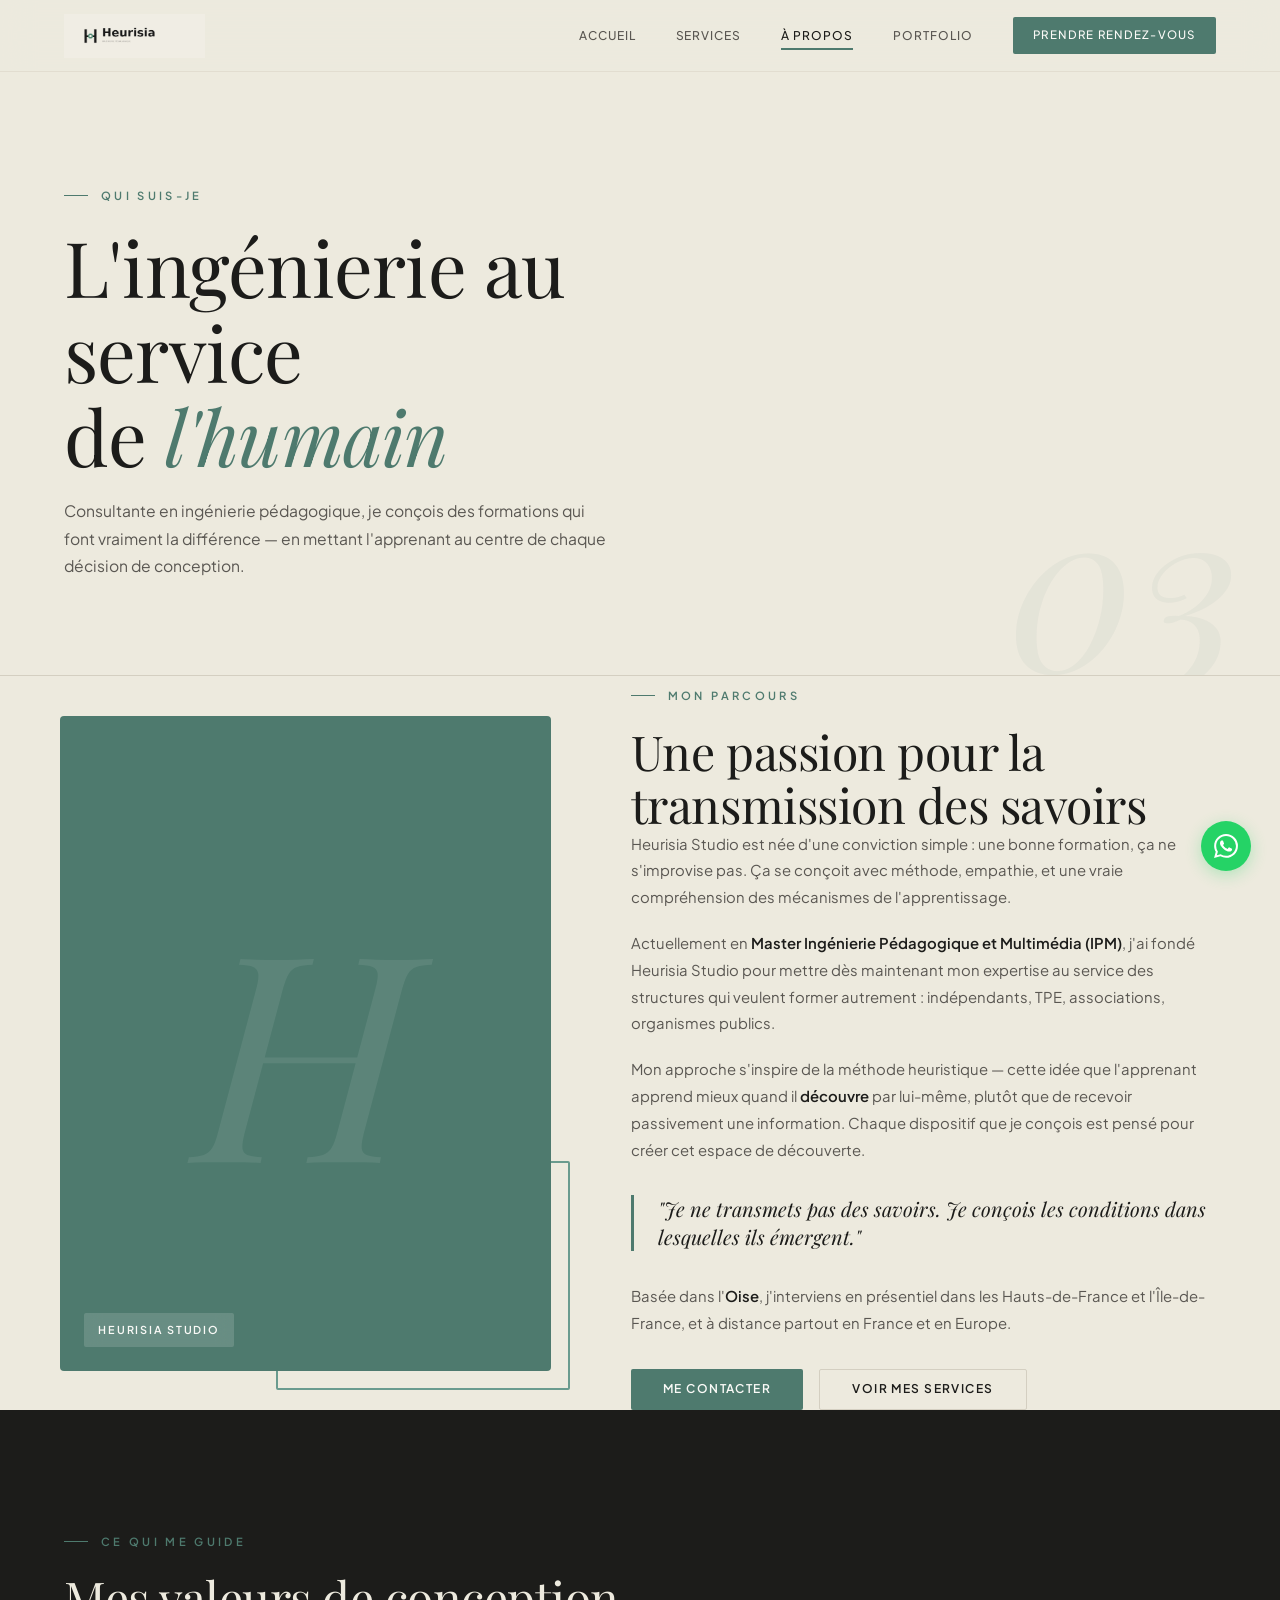
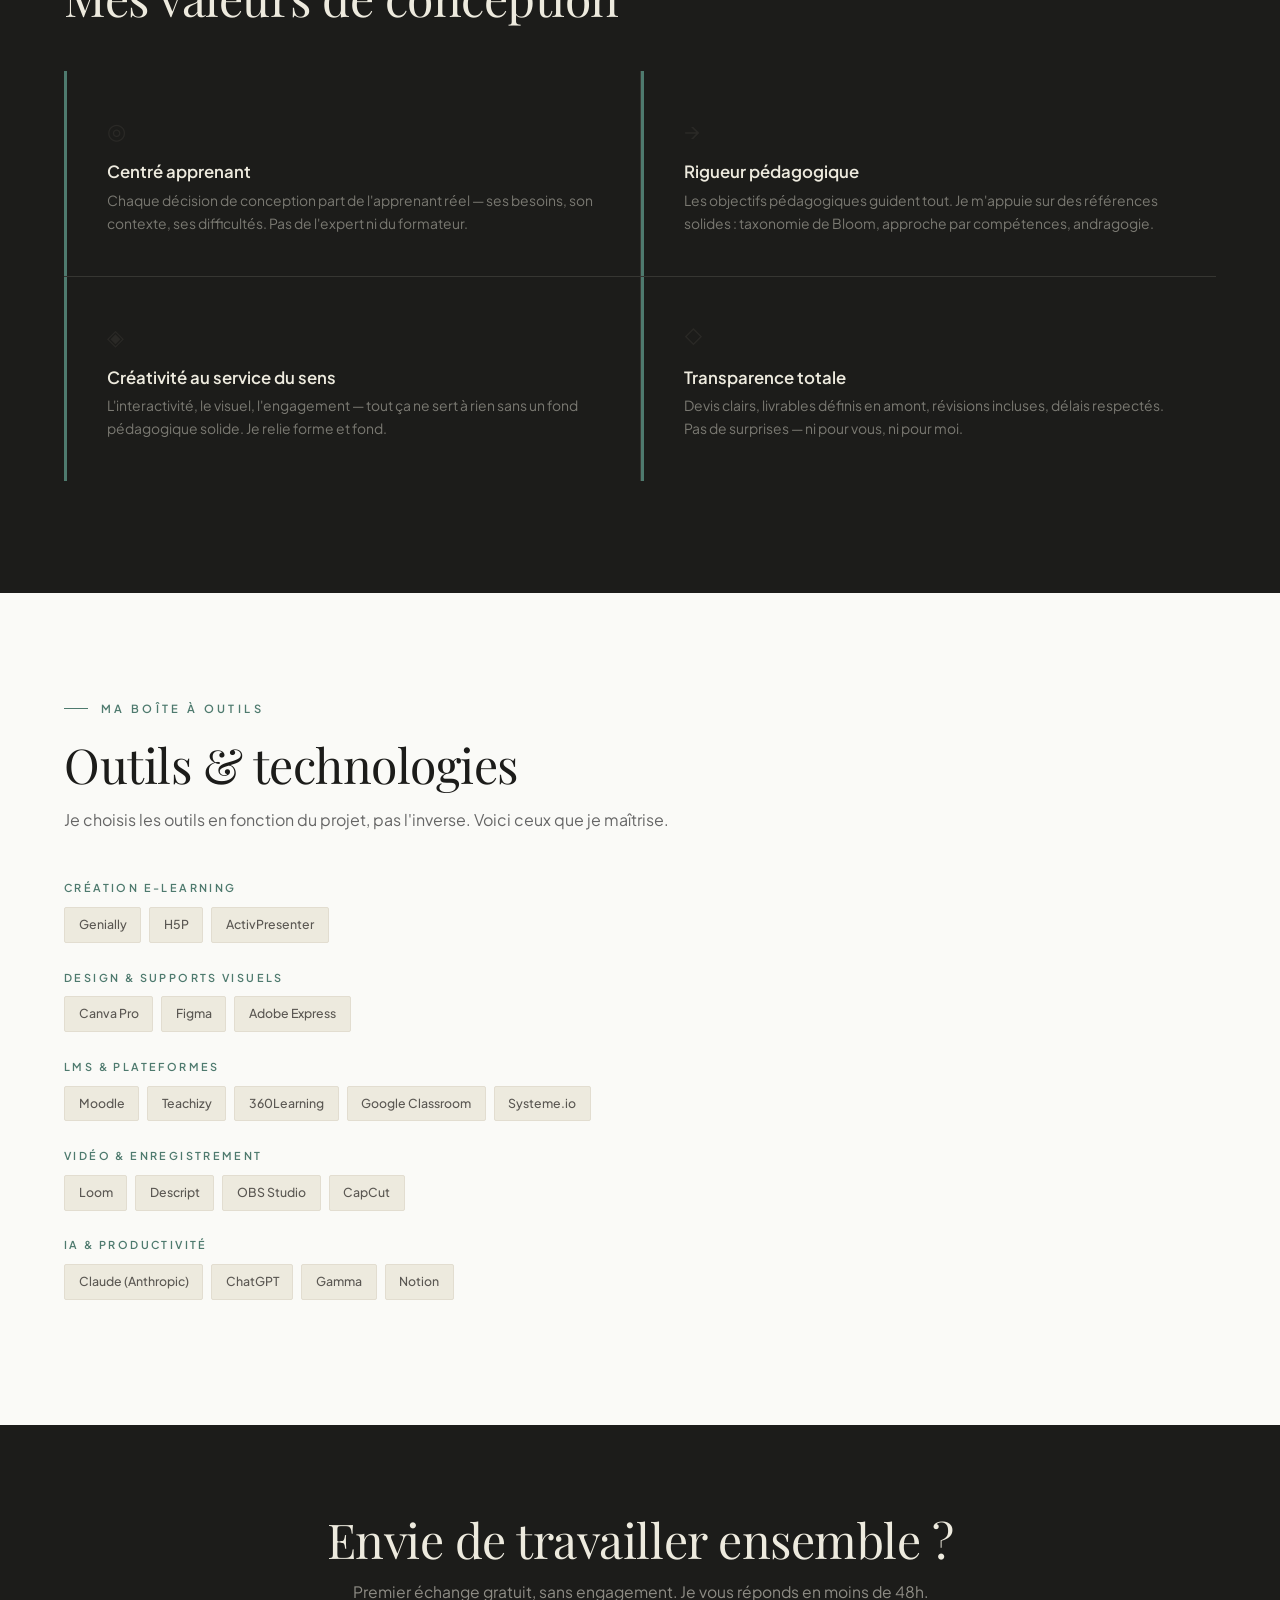
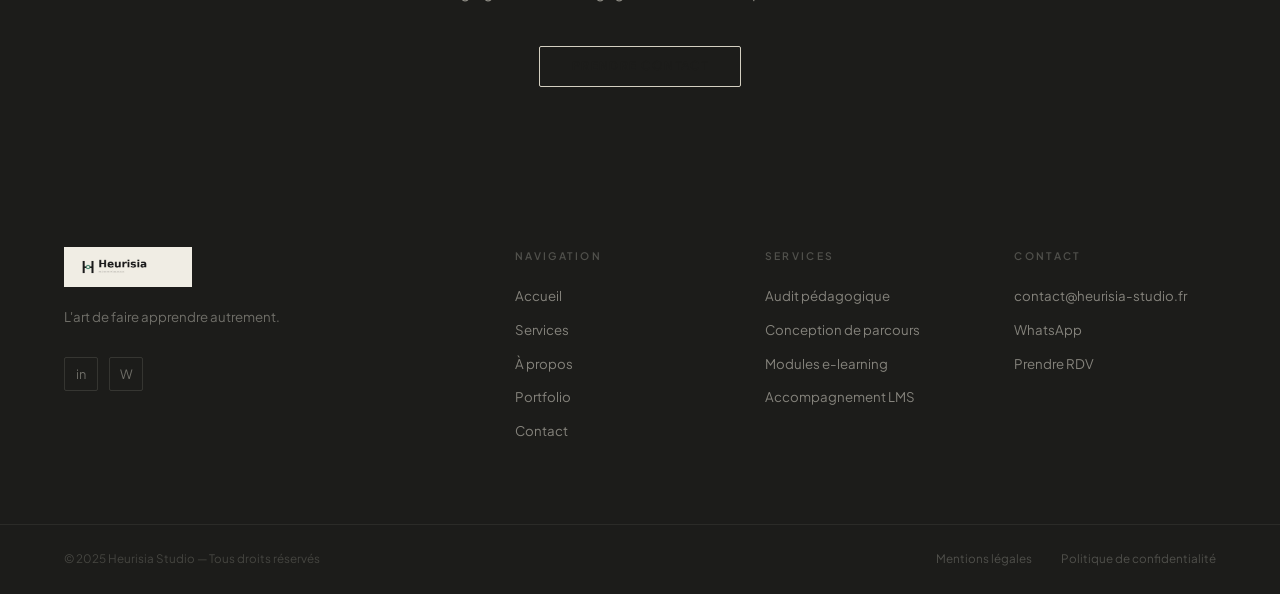
==== commit 892a3b45: "Add files via upload" ====
--- a/a-propos.html
+++ b/a-propos.html
@@ -5,13 +5,16 @@
   <meta name="viewport" content="width=device-width, initial-scale=1.0">
   <meta name="description" content="À propos d'Heurisia Studio — Consultante en ingénierie pédagogique et créatrice de contenus e-learning dans l'Oise. Master IPM, approche heuristique.">
   <title>À propos — Heurisia Studio</title>
+  <link rel="preconnect" href="https://fonts.googleapis.com">
+  <link rel="preconnect" href="https://fonts.gstatic.com" crossorigin>
+  <link href="https://fonts.googleapis.com/css2?family=Playfair+Display:ital,wght@0,400;0,500;0,700;1,400;1,500&family=Plus+Jakarta+Sans:wght@300;400;500;600&display=swap" rel="stylesheet">
   <link rel="stylesheet" href="style.css">
-  <link rel="icon" type="image/svg+xml" href="data:image/svg+xml,<svg xmlns='http://www.w3.org/2000/svg' viewBox='0 0 100 100'><rect width='100' height='100' fill='%230D0B1E'/><text y='.9em' font-size='80' fill='%23C4815A'>H</text></svg>">
+  <link rel="icon" type="image/svg+xml" href="data:image/svg+xml,<svg xmlns='http://www.w3.org/2000/svg' viewBox='0 0 100 100'><rect width='100' height='100' fill='%23EDEADE' rx='12'/><text y='.88em' font-size='72' fill='%234E7A6E' font-family='Georgia,serif' font-weight='400' x='50%' text-anchor='middle'>H</text></svg>">
 </head>
 <body>
 
   <nav class="site-nav" id="siteNav">
-    <a href="index.html" class="nav-logo"><img src="logo.png" alt="Heurisia Studio" style="height:32px;width:auto;"></a>
+    <a href="index.html" class="nav-logo"><img src="logo.png" alt="Heurisia Studio" style="height:44px;width:auto;"></a>
     <div class="nav-links">
       <a href="index.html">Accueil</a>
       <a href="services.html">Services</a>
@@ -93,8 +96,8 @@
   <!-- ===== VALEURS ===== -->
   <section class="vals-section">
     <div class="container">
-      <span class="section-label" style="color:var(--terra)">Ce qui me guide</span>
-      <h2 style="color:var(--cream)">Mes valeurs de conception</h2>
+      <span class="section-label" style="color:var(--sage)">Ce qui me guide</span>
+      <h2 style="color:var(--beige)">Mes valeurs de conception</h2>
       <div class="vals-grid">
         <div class="val-card">
           <span class="val-icon">◎</span>
@@ -130,8 +133,6 @@
       <div class="tool-cat">
         <h4>Création e-learning</h4>
         <div class="tool-row">
-          <span class="tag">Articulate Rise 360</span>
-          <span class="tag">Articulate Storyline</span>
           <span class="tag">Genially</span>
           <span class="tag">H5P</span>
           <span class="tag">ActivPresenter</span>
@@ -192,7 +193,7 @@
   <footer class="footer">
     <div class="footer-main">
       <div class="f-brand">
-        <img src="logo.png" alt="Heurisia Studio" style="height:28px;width:auto;margin-bottom:1.2rem;filter:invert(0);">
+        <img src="logo.png" alt="Heurisia Studio" style="height:40px;width:auto;margin-bottom:1.2rem;">
         <p>L'art de faire apprendre autrement.</p>
         <div class="f-social">
           <a href="https://linkedin.com" target="_blank" rel="noopener">in</a>
--- a/style.css
+++ b/style.css
@@ -2,7 +2,7 @@
    HEURISIA STUDIO v3 — Beige × Vert Sauge × Charcoal
    Fond : #EDEADE | Sauge : #4E7A6E | Charcoal : #1C1C1A
    ============================================================ */
-@import url('https://fonts.googleapis.com/css2?family=Cormorant+Garamond:ital,wght@0,300;0,400;0,600;1,300;1,400&family=DM+Sans:wght@300;400;500;600&display=swap');
+@import url('https://fonts.googleapis.com/css2?family=Playfair+Display:ital,wght@0,400;0,500;0,700;1,400;1,500&family=Plus+Jakarta+Sans:wght@300;400;500;600&display=swap');
 :root{
   --beige:#EDEADE; --beige-d:#E2DDD0; --beige-dd:#D4CFC1;
   --white:#FAFAF7;
@@ -10,8 +10,8 @@
   --sage-bg:rgba(78,122,110,0.1); --sage-bg2:rgba(78,122,110,0.06);
   --charcoal:#1C1C1A; --charcoal-m:#2A2A27; --charcoal-s:#363632;
   --text:#2A2926; --text-mid:#5A5752; --text-light:#8A8680;
-  --fd:'Cormorant Garamond',Georgia,serif;
-  --fb:'DM Sans','Helvetica Neue',sans-serif;
+  --fd:'Playfair Display',Georgia,serif;
+  --fb:'Plus Jakarta Sans','Helvetica Neue',sans-serif;
   --nav:72px; --max:1160px; --r:2px;
 }
 *,*::before,*::after{box-sizing:border-box;margin:0;padding:0}
@@ -21,8 +21,8 @@
 a{text-decoration:none;color:inherit}
 ul{list-style:none}
 p{max-width:65ch}
-h1,h2,h3,h4{font-family:var(--fd);font-weight:400;line-height:1.1;color:var(--charcoal)}
-h1{font-size:clamp(2.8rem,6vw,5rem);letter-spacing:-0.02em}
+h1,h2,h3,h4{font-family:var(--fd);font-weight:400;line-height:1.1;color:var(--charcoal);font-style:normal}
+h1{font-size:clamp(2.8rem,6vw,5rem);letter-spacing:-0.01em}
 h2{font-size:clamp(1.9rem,4vw,3rem);letter-spacing:-0.01em}
 h3{font-size:clamp(1.2rem,2.5vw,1.7rem)}
 .container{max-width:var(--max);margin:0 auto}
@@ -33,7 +33,7 @@
 /* NAV */
 .site-nav{position:fixed;top:0;left:0;right:0;z-index:200;height:var(--nav);display:flex;align-items:center;justify-content:space-between;padding:0 5%;background:rgba(237,234,222,0.95);backdrop-filter:blur(16px);border-bottom:1px solid var(--beige-d);transition:box-shadow .3s}
 .site-nav.scrolled{box-shadow:0 2px 20px rgba(28,28,26,0.08)}
-.nav-logo{display:flex;align-items:center;cursor:pointer}
+.nav-logo{display:flex;align-items:center;cursor:pointer;text-decoration:none}
 .nav-logo img{height:32px;width:auto}
 .nav-links{display:flex;align-items:center;gap:2.5rem}
 .nav-links a{font-size:.75rem;font-weight:500;letter-spacing:.08em;text-transform:uppercase;color:var(--text-mid);transition:color .2s;position:relative;cursor:pointer}
@@ -70,7 +70,7 @@
 .hero-eyebrow::before{content:'';display:block;width:32px;height:1px;background:var(--sage)}
 .hero h1{font-weight:300;margin-bottom:1.8rem;color:var(--charcoal)}
 .hero h1 em{font-style:italic;color:var(--sage)}
-.hero-sub{font-size:.98rem;color:var(--text-mid);max-width:46ch;margin-bottom:2.8rem;line-height:1.75;font-weight:400}
+.hero-sub{font-size:1.05rem;color:var(--text-mid);max-width:48ch;margin-bottom:2.8rem;line-height:1.8;font-weight:400}
 .hero-actions{display:flex;gap:1rem;flex-wrap:wrap}
 .hero-right{background:var(--charcoal-m);min-height:480px;display:flex;align-items:center;justify-content:center;position:relative;overflow:hidden;border-radius:4px}
 .hero-right-letter{font-family:var(--fd);font-size:18rem;color:rgba(78,122,110,0.1);font-style:italic;user-select:none;line-height:1}
@@ -200,6 +200,7 @@
 .copt:hover span{color:rgba(237,234,222,.75)}
 .copt-arr{font-size:1rem;color:var(--sage);transition:transform .3s;margin-left:auto}
 .copt:hover .copt-arr{transform:translateX(4px);color:var(--white)}
+.copt-body{flex:1}
 .zone-box{margin-top:2rem;padding:1.8rem;background:var(--beige-d);border-radius:var(--r)}
 .zone-title{font-size:.68rem;font-weight:600;letter-spacing:.2em;text-transform:uppercase;color:var(--sage);margin-bottom:.8rem}
 .zone-item{font-size:.87rem;color:var(--text-mid);margin-bottom:.4rem}
